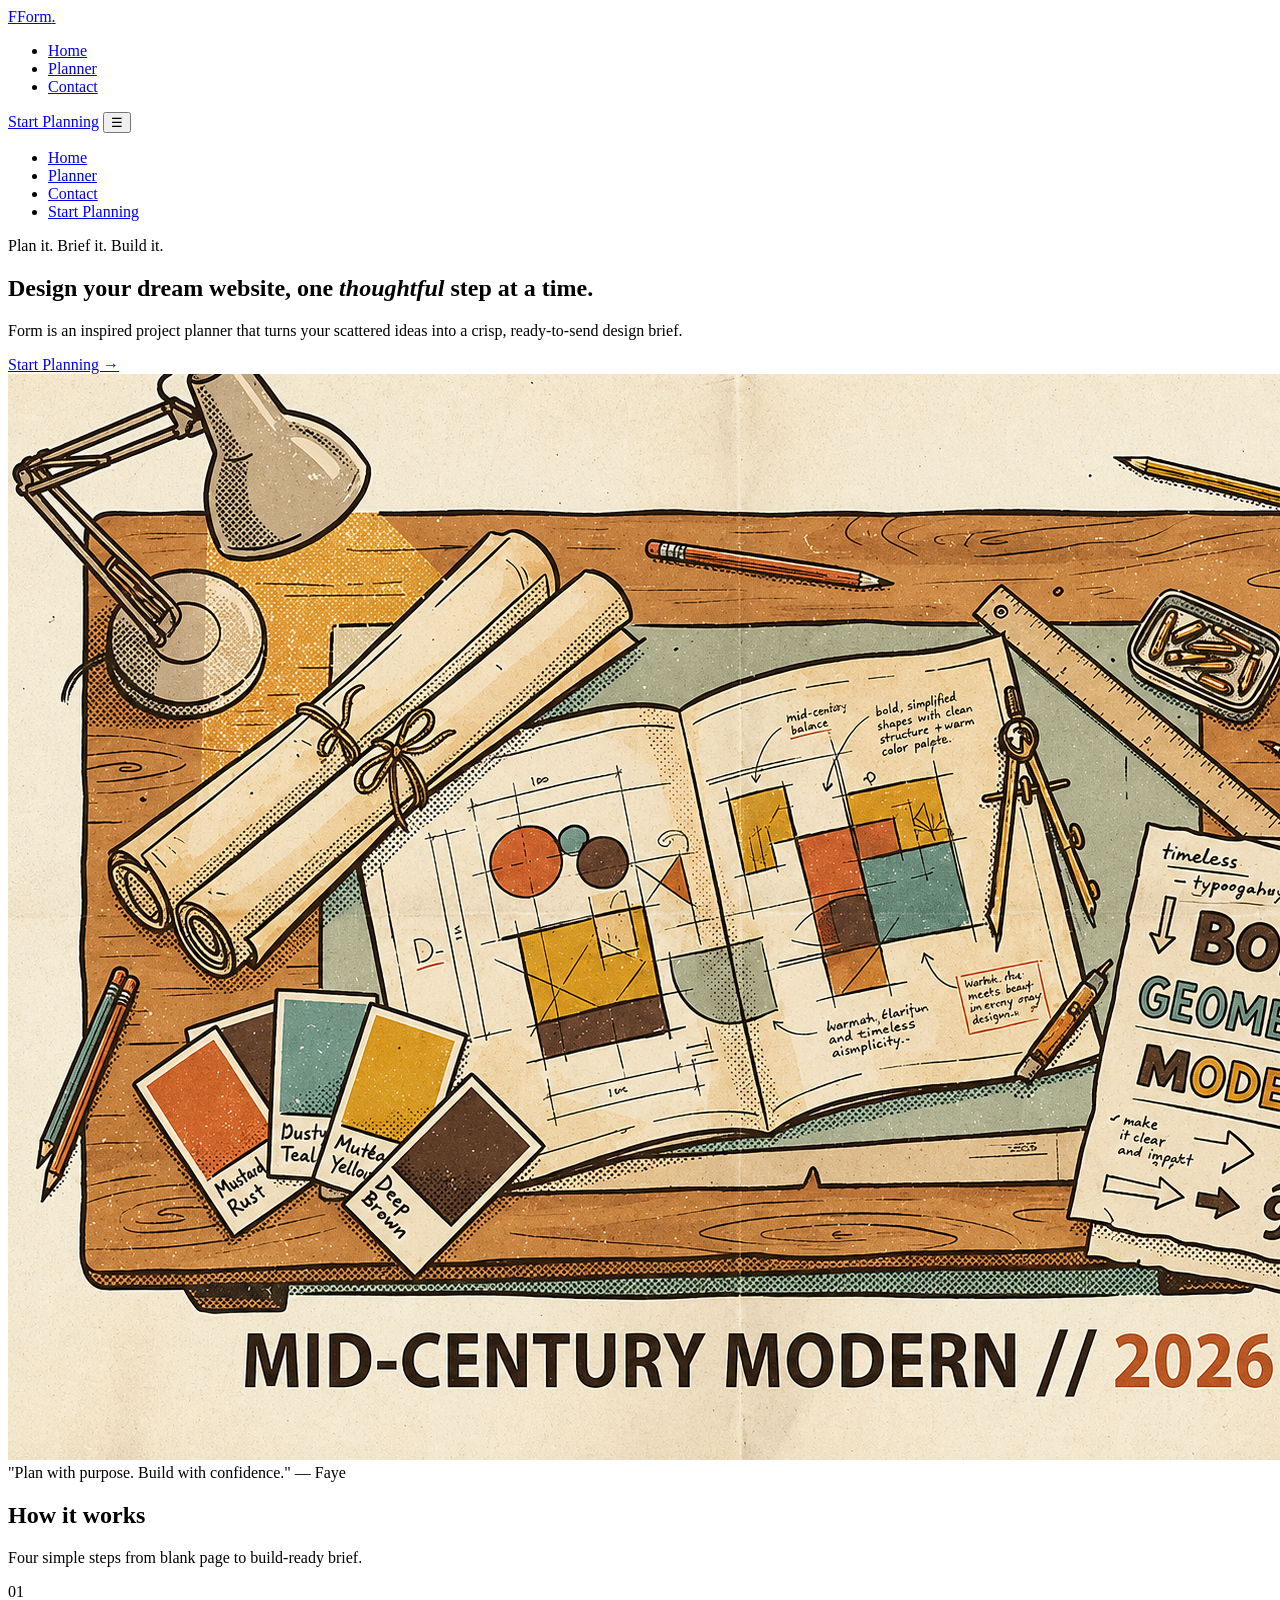
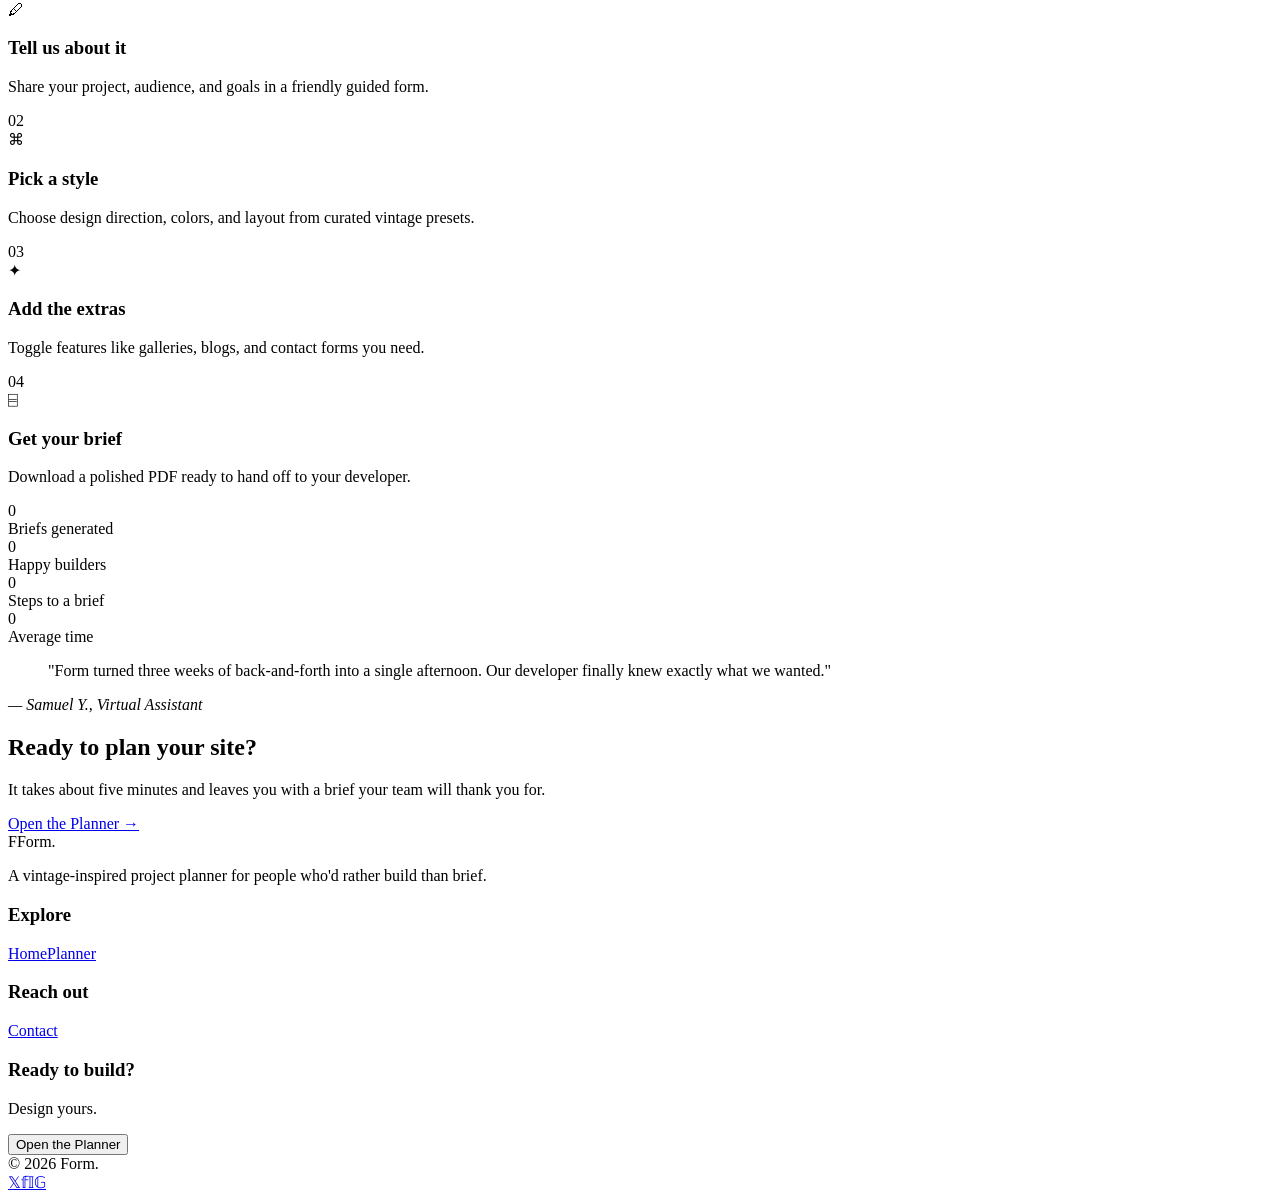
==== index.html @ a7193872 "Add files via upload" ====
<!doctype html>
<html lang="en">
<head>
<meta charset="UTF-8">
<meta name="viewport" content="width=device-width, initial-scale=1.0">
<title>Website Project Planner - Faye Abacajan</title>
<meta name="description" content="A vintage-inspired website project planner. Customize your dream site, then download a ready-to-send PDF brief.">
<link rel="preconnect" href="https://fonts.googleapis.com">
<link rel="preconnect" href="https://fonts.gstatic.com" crossorigin>
<link href="https://fonts.googleapis.com/css2?family=Fraunces:opsz,wght@9..144,400;9..144,600;9..144,700;9..144,900&family=Inter:wght@400;500;600;700&display=swap" rel="stylesheet">
<link rel="stylesheet" href="assets/styles.css">
</head>
<body>
<header class="navbar">
  <div class="nav-inner">
    <a class="brand" href="index.html"><span class="mark">F</span>Form<span class="dot">.</span></a>
    <ul class="nav-links">
      <li><a class="active" href="index.html">Home</a></li>
      <li><a href="planner.html">Planner</a></li>
      <li><a href="contact.html">Contact</a></li>
    </ul>
    <a class="nav-cta nav-desktop-cta" href="planner.html">Start Planning</a>
    <button class="burger" aria-label="Menu">☰</button>
  </div>
  <div class="drawer"><ul>
    <li><a class="active" href="index.html">Home</a></li>
    
    <li><a href="planner.html">Planner</a></li>
    <li><a href="contact.html">Contact</a></li>
    <li><a class="nav-cta" href="planner.html">Start Planning</a></li>
  </ul></div>
</header>

<section class="hero">
  <div class="container hero-grid">
    <div>
      <div class="eyebrow">Plan it. Brief it. Build it.</div>
      <h1>Design your dream website, one <em>thoughtful</em> step at a time.</h1>
      <p class="lead">Form is an inspired project planner that turns your scattered ideas into a crisp, ready-to-send design brief.</p>
      <div class="hero-actions">
        <a class="btn btn-primary" href="planner.html">Start Planning →</a>
      </div>
    </div>
    <div class="hero-card">
      <img src="image1.png" alt="Vintage desk">
      <div class="caption">"Plan with purpose. Build with confidence." — Faye</div>
    </div>
  </div>
</section>

<section>
  <div class="container">
    <div class="section-head">
      <h2>How it works</h2>
      <p>Four simple steps from blank page to build-ready brief.</p>
    </div>
    <div class="grid grid-4">
      <div class="card"><div class="num">01</div><div class="icon">🖊</div><h3>Tell us about it</h3><p>Share your project, audience, and goals in a friendly guided form.</p></div>
      <div class="card"><div class="num">02</div><div class="icon">⌘</div><h3>Pick a style</h3><p>Choose design direction, colors, and layout from curated vintage presets.</p></div>
      <div class="card"><div class="num">03</div><div class="icon">✦</div><h3>Add the extras</h3><p>Toggle features like galleries, blogs, and contact forms you need.</p></div>
      <div class="card"><div class="num">04</div><div class="icon">⌸</div><h3>Get your brief</h3><p>Download a polished PDF ready to hand off to your developer.</p></div>
    </div>
  </div>
</section>

<section class="stats">
  <div class="container">
    <div class="grid grid-4">
      <div class="stat"><div class="num" data-count="1240" data-suffix="+">0</div><div class="label">Briefs generated</div></div>
      <div class="stat"><div class="num" data-count="98" data-suffix="%">0</div><div class="label">Happy builders</div></div>
      <div class="stat"><div class="num" data-count="6">0</div><div class="label">Steps to a brief</div></div>
      <div class="stat"><div class="num" data-count="42" data-suffix="s">0</div><div class="label">Average time</div></div>
    </div>
  </div>
</section>

<section class="band">
  <div class="container">
    <blockquote>"Form turned three weeks of back-and-forth into a single afternoon. Our developer finally knew exactly what we wanted."</blockquote>
    <cite>— Samuel Y., Virtual Assistant</cite>
  </div>
</section>

<section class="cta-block">
  <div class="container">
    <h2>Ready to plan your site?</h2>
    <p>It takes about five minutes and leaves you with a brief your team will thank you for.</p>
    <a class="btn btn-ink" href="planner.html">Open the Planner →</a>
  </div>
</section>

<footer class="footer">
  <div class="container">
    <div class="footer-grid">
      <div>
        <div class="brand"><span class="mark">F</span>Form<span class="dot">.</span></div>
        <p>A vintage-inspired project planner for people who'd rather build than brief.</p>
      </div>
      <div><h3>Explore</h3><a href="index.html">Home</a><a href="planner.html">Planner</a></div>
      <div><h3>Reach out</h3><a href="contact.html">Contact</a></div>
      <div class="news">
    <h3>Ready to build?</h3>
    <p>Design yours.</p>

    <button onclick="window.location.href='planner.html'">
        Open the Planner
    </button>

    <div class="ok"></div>
</div></div>
    </div>
    <div class="footer-bottom"><span>© <span id="year"></span> Form.</span>
      <div class="socials"><a href="https://x.com/jungkook_faye">𝕏</a><a href="https://www.facebook.com/faye.t.abacajan">𝕗</a><a href="https://www.instagram.com/fayeabacajan/">𝕀𝔾</a></div>
    </div>
  </div>
</footer>
<script>document.getElementById('year').textContent = new Date().getFullYear();</script>
<script src="assets/script.js"></script>
</body>
</html>
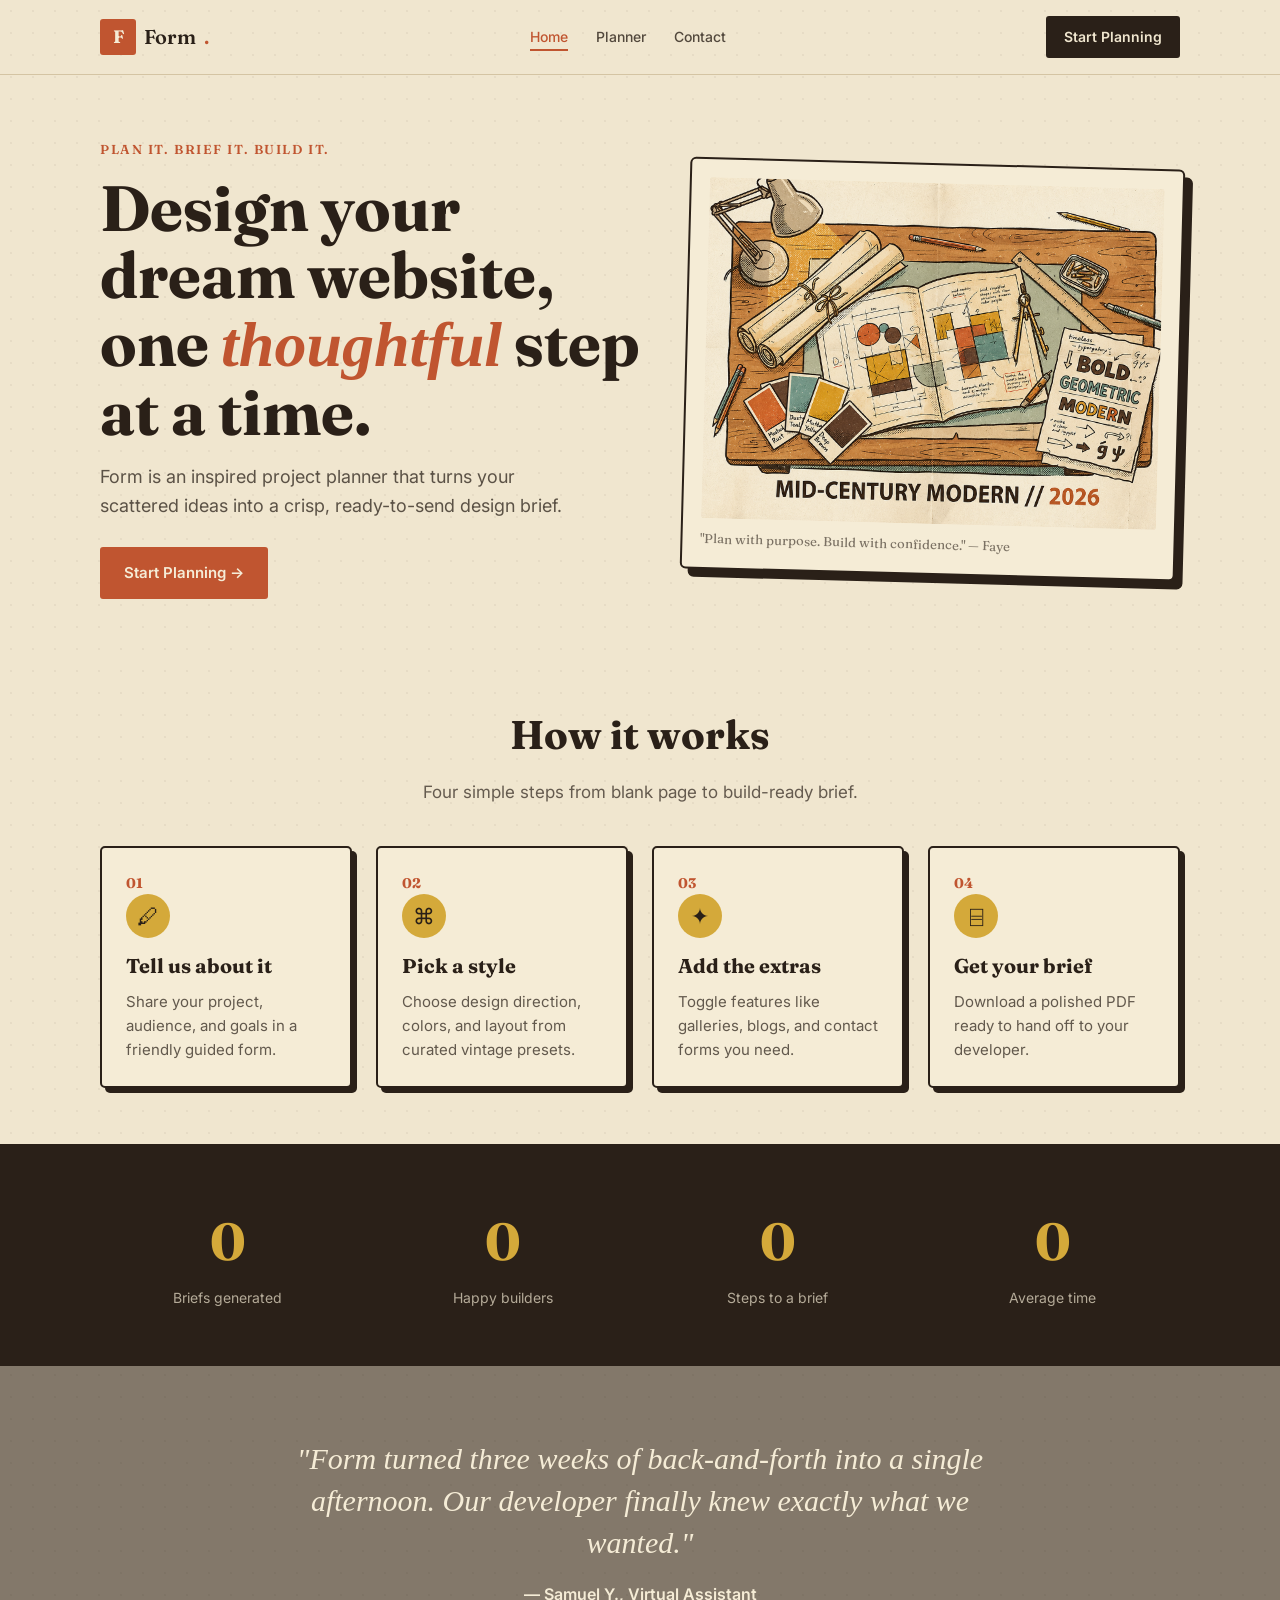
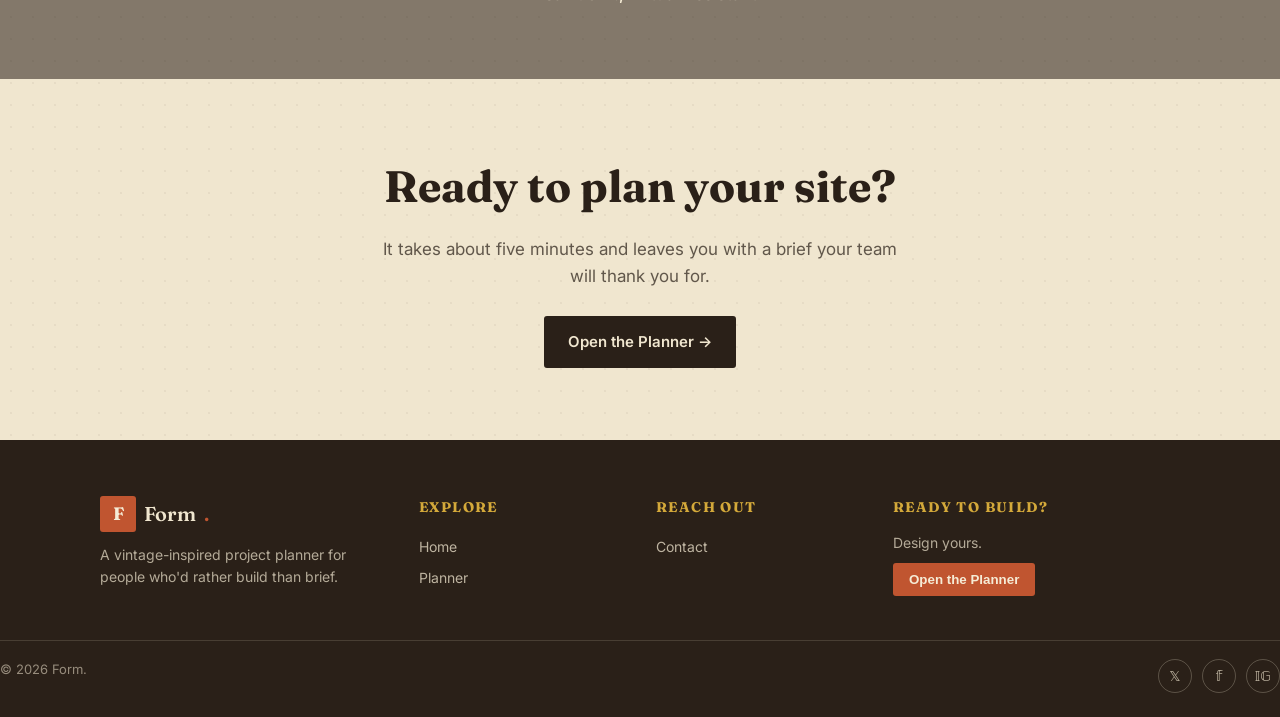
==== commit 99664c8f: "Update index.html" ====
--- a/index.html
+++ b/index.html
@@ -8,7 +8,7 @@
 <link rel="preconnect" href="https://fonts.googleapis.com">
 <link rel="preconnect" href="https://fonts.gstatic.com" crossorigin>
 <link href="https://fonts.googleapis.com/css2?family=Fraunces:opsz,wght@9..144,400;9..144,600;9..144,700;9..144,900&family=Inter:wght@400;500;600;700&display=swap" rel="stylesheet">
-<link rel="stylesheet" href="assets/styles.css">
+<link rel="stylesheet" href="styles.css">
 </head>
 <body>
 <header class="navbar">
--- a/styles.css
+++ b/styles.css
@@ -0,0 +1,265 @@
+/* Form — retro/vintage stylesheet (pure CSS, no framework) */
+:root {
+  --bg: #f0e6cf;
+  --ink: #2a2018;
+  --card: #f5ecd6;
+  --rust: #c05530;
+  --teal: #4d8a83;
+  --mustard: #d4a93a;
+  --muted: #ddd0b8;
+  --border: #d4c4a3;
+  --destructive: #a83232;
+  --radius: 4px;
+  --font-display: "Fraunces", Georgia, serif;
+  --font-body: "Inter", system-ui, sans-serif;
+}
+
+* { box-sizing: border-box; margin: 0; padding: 0; }
+
+html { scroll-behavior: smooth; }
+
+body {
+  font-family: var(--font-body);
+  color: var(--ink);
+  background-color: var(--bg);
+  background-image: radial-gradient(rgba(74,60,40,0.06) 1px, transparent 1px);
+  background-size: 22px 22px;
+  line-height: 1.6;
+}
+
+a { color: inherit; text-decoration: none; }
+img { max-width: 100%; display: block; }
+
+.container { max-width: 1120px; margin: 0 auto; padding: 0 20px; }
+
+/* Navbar */
+.navbar {
+  position: sticky; top: 0; z-index: 50;
+  transition: background .3s, box-shadow .3s;
+}
+.navbar.scrolled { background: rgba(240,230,207,.96); box-shadow: 0 2px 0 0 var(--border); }
+.nav-inner { display: flex; align-items: center; justify-content: space-between; padding: 16px 20px; max-width: 1120px; margin: 0 auto; }
+.brand { display: flex; align-items: center; gap: 8px; font-family: var(--font-display); font-size: 20px; font-weight: 600; }
+.brand .mark {
+  width: 36px; height: 36px; display: grid; place-items: center;
+  background: var(--rust); color: #f5ecd6; border-radius: 3px; font-weight: 700; font-size: 18px;
+  transition: transform .2s;
+}
+.brand:hover .mark { transform: rotate(-6deg); }
+.brand .dot { color: var(--rust); }
+.nav-links { display: flex; align-items: center; gap: 4px; list-style: none; }
+.nav-links a { padding: 8px 12px; font-size: 14px; font-weight: 500; color: rgba(42,32,24,.8); border-radius: 3px; position: relative; }
+.nav-links a:hover, .nav-links a.active { color: var(--rust); }
+.nav-links a.active::after { content:""; position:absolute; left:12px; right:12px; bottom:2px; height:2px; background:var(--rust); }
+.nav-cta {
+  border: 2px solid var(--ink); background: var(--ink); color: var(--bg);
+  padding: 8px 16px; font-size: 14px; font-weight: 600; border-radius: 3px;
+  transition: transform .2s, background .2s;
+}
+.nav-cta:hover { transform: translateY(-2px); background: var(--rust); border-color: var(--rust); }
+.burger { display: none; background: none; border: none; cursor: pointer; padding: 8px; }
+.drawer { max-height: 0; overflow: hidden; transition: max-height .3s; border-top: 1px solid var(--border); background: var(--bg); }
+.drawer.open { max-height: 420px; }
+.drawer ul { list-style: none; padding: 12px 20px; }
+.drawer a { display: block; padding: 10px 12px; font-weight: 500; }
+.drawer a.active { background: rgba(192,85,48,.1); color: var(--rust); border-radius: 3px; }
+.drawer .nav-cta { display: block; text-align: center; margin-top: 8px; }
+
+@media (max-width: 768px) {
+  .nav-links, .nav-desktop-cta { display: none; }
+  .burger { display: block; }
+}
+
+/* Buttons */
+.btn { display: inline-flex; align-items: center; gap: 8px; padding: 12px 22px; font-weight: 600; border-radius: 3px; cursor: pointer; border: 2px solid transparent; font-family: var(--font-body); font-size: 15px; transition: transform .2s, background .2s; }
+.btn:hover { transform: translateY(-2px); }
+.btn-primary { background: var(--rust); color: #f5ecd6; border-color: var(--rust); }
+.btn-ink { background: var(--ink); color: var(--bg); border-color: var(--ink); }
+.btn-ink:hover { background: var(--rust); border-color: var(--rust); }
+.btn-ghost { background: transparent; color: var(--ink); border-color: var(--ink); }
+.btn-ghost:hover { background: var(--ink); color: var(--bg); }
+
+/* Hero */
+.hero { padding: 64px 0 48px; }
+.hero-grid { display: grid; grid-template-columns: 1.1fr 1fr; gap: 40px; align-items: center; }
+.eyebrow { font-family: var(--font-display); font-size: 13px; letter-spacing: .12em; text-transform: uppercase; color: var(--rust); font-weight: 600; }
+.hero h1 { font-family: var(--font-display); font-size: clamp(40px, 6vw, 64px); line-height: 1.05; font-weight: 700; margin: 14px 0 18px; }
+.hero h1 em { font-style: italic; color: var(--rust); }
+.hero p.lead { font-size: 18px; color: rgba(42,32,24,.75); max-width: 480px; margin-bottom: 26px; }
+.hero-actions { display: flex; gap: 12px; flex-wrap: wrap; }
+.hero-card {
+  background: var(--card); border: 2px solid var(--ink); border-radius: 6px;
+  padding: 18px; box-shadow: 8px 8px 0 var(--ink); transform: rotate(1.5deg);
+}
+.hero-card img { border-radius: 3px; width: 100%; }
+.hero-card .caption { font-family: var(--font-display); font-size: 13px; margin-top: 10px; color: rgba(42,32,24,.6); }
+
+@media (max-width: 768px) { .hero-grid { grid-template-columns: 1fr; } }
+
+/* Sections */
+section { padding: 56px 0; }
+.section-head { text-align: center; max-width: 640px; margin: 0 auto 40px; }
+.section-head h2 { font-family: var(--font-display); font-size: clamp(28px, 4vw, 40px); font-weight: 700; margin-bottom: 12px; }
+.section-head p { color: rgba(42,32,24,.7); font-size: 17px; }
+
+/* Process / features grid */
+.grid { display: grid; gap: 24px; }
+.grid-4 { grid-template-columns: repeat(4, 1fr); }
+.grid-3 { grid-template-columns: repeat(3, 1fr); }
+.grid-2 { grid-template-columns: repeat(2, 1fr); }
+@media (max-width: 900px) { .grid-4 { grid-template-columns: repeat(2,1fr);} }
+@media (max-width: 600px) { .grid-4, .grid-3, .grid-2 { grid-template-columns: 1fr; } }
+
+.card {
+  background: var(--card); border: 2px solid var(--ink); border-radius: 5px;
+  padding: 24px; box-shadow: 5px 5px 0 var(--ink); transition: transform .2s;
+}
+.card:hover { transform: translate(-2px,-2px); box-shadow: 7px 7px 0 var(--ink); }
+.card .num { font-family: var(--font-display); font-size: 14px; font-weight: 700; color: var(--rust); }
+.card h3 { font-family: var(--font-display); font-size: 20px; margin: 8px 0 8px; }
+.card p { color: rgba(42,32,24,.72); font-size: 15px; }
+.card .icon { width: 44px; height: 44px; display: grid; place-items: center; background: var(--mustard); border-radius: 50%; font-size: 22px; margin-bottom: 12px; }
+
+/* Stats */
+.stats { background: var(--ink); color: var(--bg); padding: 56px 0; }
+.stats .grid-4 { gap: 20px; }
+.stat { text-align: center; }
+.stat .num { font-family: var(--font-display); font-size: clamp(36px,5vw,52px); font-weight: 700; color: var(--mustard); }
+.stat .label { font-size: 14px; color: rgba(240,230,207,.7); margin-top: 4px; }
+
+/* Testimonial band */
+.band {
+    padding: 72px 0;
+    background: url("assets/images/vintage-paper.jpg") center center / cover no-repeat;
+    color: #f5ecd6;
+    text-align: center;
+    position: relative;
+}
+
+/* Optional overlay for readability */
+.band::before {
+    content: "";
+    position: absolute;
+    inset: 0;
+    background: rgba(43, 31, 24, 0.55); /* Adjust opacity as needed */
+}
+
+.band .container {
+    position: relative;
+    z-index: 1;
+}
+
+.band blockquote {
+    font-family: var(--font-display);
+    font-size: clamp(22px, 3vw, 30px);
+    font-style: italic;
+    max-width: 760px;
+    margin: 0 auto 18px;
+    line-height: 1.4;
+}
+
+.band cite {
+    font-style: normal;
+    font-weight: 600;
+}
+
+/* CTA block */
+.cta-block { text-align: center; padding: 72px 0; }
+.cta-block h2 { font-family: var(--font-display); font-size: clamp(30px,4vw,44px); margin-bottom: 14px; }
+.cta-block p { color: rgba(42,32,24,.72); max-width: 520px; margin: 0 auto 26px; font-size: 17px; }
+
+/* Page header */
+.page-head { padding: 56px 0 32px; text-align: center; }
+.page-head h1 { font-family: var(--font-display); font-size: clamp(36px,5vw,56px); margin-bottom: 12px; }
+.page-head p { color: rgba(42,32,24,.72); font-size: 17px; max-width: 560px; margin: 0 auto; }
+
+/* Values */
+.value .icon { background: var(--rust); color: #f5ecd6; }
+.value h3 { font-family: var(--font-display); font-size: 19px; margin-bottom: 6px; }
+.value p { color: rgba(42,32,24,.72); font-size: 15px; }
+
+/* Showcase */
+.project .swatches { display: flex; gap: 6px; margin: 12px 0; }
+.project .swatches span { width: 22px; height: 22px; border-radius: 50%; border: 1px solid rgba(42,32,24,.2); }
+.project .tag { display: inline-block; font-size: 12px; background: var(--muted); padding: 3px 10px; border-radius: 999px; margin: 4px 4px 0 0; }
+.project h3 { font-family: var(--font-display); font-size: 22px; margin: 8px 0; }
+.project .cat { font-family: var(--font-display); font-size: 13px; color: var(--rust); text-transform: uppercase; letter-spacing: .08em; }
+
+/* Contact */
+.contact-grid { display: grid; grid-template-columns: 1fr 1.3fr; gap: 40px; }
+@media (max-width: 800px) { .contact-grid { grid-template-columns: 1fr; } }
+.info-card { background: var(--card); border: 2px solid var(--ink); border-radius: 5px; padding: 18px; margin-bottom: 14px; box-shadow: 4px 4px 0 var(--ink); }
+.info-card .label { font-family: var(--font-display); font-size: 12px; text-transform: uppercase; letter-spacing: .1em; color: var(--rust); }
+.info-card .val { font-weight: 600; margin-top: 4px; }
+.form-field { margin-bottom: 16px; }
+.form-field label { display: block; font-size: 14px; font-weight: 600; margin-bottom: 6px; }
+.form-field input, .form-field textarea, .form-field select {
+  width: 100%; padding: 10px 12px; border: 2px solid rgba(42,32,24,.2); border-radius: 3px;
+  background: var(--bg); font-family: var(--font-body); font-size: 15px; color: var(--ink);
+}
+.form-field input:focus, .form-field textarea:focus, .form-field select:focus { outline: none; border-color: var(--rust); }
+.form-field .err { color: var(--destructive); font-size: 12px; margin-top: 4px; }
+.success-box { background: rgba(77,138,131,.12); border: 2px solid var(--teal); color: var(--teal); padding: 16px; border-radius: 4px; font-weight: 600; }
+
+/* Planner */
+.planner-wrap { max-width: 760px; margin: 0 auto; }
+.stepper { display: flex; justify-content: space-between; margin-bottom: 32px; position: relative; }
+.stepper::before { content:""; position:absolute; top:14px; left:5%; right:5%; height:2px; background: var(--border); z-index:0; }
+.step-dot { position: relative; z-index:1; display: flex; flex-direction: column; align-items: center; gap:6px; flex:1; }
+.step-dot .circle { width: 30px; height: 30px; border-radius: 50%; background: var(--bg); border: 2px solid var(--border); display: grid; place-items: center; font-weight: 700; font-size: 13px; color: rgba(42,32,24,.5); }
+.step-dot.done .circle, .step-dot.active .circle { background: var(--rust); color: #f5ecd6; border-color: var(--rust); }
+.step-dot .name { font-size: 11px; color: rgba(42,32,24,.6); }
+.step-dot.active .name { color: var(--rust); font-weight: 600; }
+@media (max-width: 600px){ .step-dot .name { display:none; } }
+
+.step-panel { background: var(--card); border: 2px solid var(--ink); border-radius: 6px; padding: 28px; box-shadow: 6px 6px 0 var(--ink); }
+.step-panel h2 { font-family: var(--font-display); font-size: 26px; margin-bottom: 6px; }
+.step-panel .sub { color: rgba(42,32,24,.7); margin-bottom: 22px; }
+.choice-grid { display: grid; gap: 12px; }
+.choice { border: 2px solid var(--border); border-radius: 4px; padding: 14px 16px; cursor: pointer; transition: all .15s; background: var(--bg); }
+.choice:hover { border-color: var(--rust); }
+.choice.selected { border-color: var(--rust); background: rgba(192,85,48,.08); box-shadow: inset 0 0 0 1px var(--rust); }
+.choice .t { font-weight: 600; }
+.choice .d { font-size: 13px; color: rgba(42,32,24,.65); margin-top: 2px; }
+.palette-row { display: flex; gap: 10px; flex-wrap: wrap; }
+.palette { cursor: pointer; border: 2px solid var(--border); border-radius: 6px; padding: 10px; background: var(--bg); text-align: center; }
+.palette.selected { border-color: var(--rust); box-shadow: inset 0 0 0 1px var(--rust); }
+.palette .swatches { display: flex; gap: 4px; justify-content: center; margin-bottom: 6px; }
+.palette .swatches span { width: 18px; height: 18px; border-radius: 50%; }
+.palette .name { font-size: 12px; font-weight: 600; }
+.hex-row { display: flex; gap: 10px; flex-wrap: wrap; margin-top: 14px; }
+.hex-field { display: flex; align-items: center; gap: 8px; }
+.hex-field input[type=color] { width: 40px; height: 40px; border: 2px solid var(--ink); border-radius: 4px; padding: 2px; background: var(--bg); }
+.hex-field input[type=text] { width: 90px; padding: 8px; border: 2px solid rgba(42,32,24,.2); border-radius: 3px; font-family: monospace; }
+.toggle-row { display: flex; align-items: center; gap: 10px; padding: 10px 0; }
+.toggle { position: relative; width: 44px; height: 24px; }
+.toggle input { opacity: 0; width: 0; height: 0; }
+.toggle .slider { position: absolute; inset: 0; background: var(--border); border-radius: 999px; transition: .2s; }
+.toggle .slider::before { content:""; position:absolute; width:18px; height:18px; left:3px; top:3px; background:#fff; border-radius:50%; transition:.2s; }
+.toggle input:checked + .slider { background: var(--rust); }
+.toggle input:checked + .slider::before { transform: translateX(20px); }
+.step-actions { display: flex; justify-content: space-between; margin-top: 28px; }
+.review-row { display: flex; justify-content: space-between; padding: 10px 0; border-bottom: 1px dashed var(--border); }
+.review-row .k { color: rgba(42,32,24,.6); font-size: 13px; }
+.review-row .v { font-weight: 600; text-align: right; }
+.chips { display: flex; flex-wrap: wrap; gap: 6px; }
+.chips span { background: var(--muted); padding: 3px 10px; border-radius: 999px; font-size: 12px; }
+
+/* Footer */
+.footer { background: var(--ink); color: rgba(240,230,207,.85); padding: 56px 0 24px; }
+.footer-grid { display: grid; grid-template-columns: 1.4fr 1fr 1fr 1.4fr; gap: 32px; }
+@media (max-width: 800px){ .footer-grid { grid-template-columns: 1fr 1fr; } }
+.footer h3 { font-family: var(--font-display); font-size: 14px; text-transform: uppercase; letter-spacing: .1em; color: var(--mustard); margin-bottom: 14px; }
+.footer a { display: block; padding: 4px 0; color: rgba(240,230,207,.75); font-size: 14px; }
+.footer a:hover { color: var(--mustard); }
+.footer .brand { color: var(--bg); margin-bottom: 12px; }
+.footer p { font-size: 14px; color: rgba(240,230,207,.7); }
+.news input { width: 100%; padding: 9px 10px; border: 2px solid rgba(240,230,207,.25); background: transparent; color: var(--bg); border-radius: 3px; margin-top: 8px; }
+.news input::placeholder { color: rgba(240,230,207,.4); }
+.news button { margin-top: 8px; background: var(--rust); color: #f5ecd6; border: none; padding: 9px 16px; border-radius: 3px; font-weight: 600; cursor: pointer; }
+.news .ok { margin-top: 8px; color: var(--mustard); font-size: 13px; }
+.footer-bottom { border-top: 1px solid rgba(240,230,207,.15); margin-top: 36px; padding-top: 18px; display: flex; justify-content: space-between; flex-wrap: wrap; gap: 12px; font-size: 13px; color: rgba(240,230,207,.55); }
+.socials { display: flex; gap: 10px; }
+.socials a { width: 34px; height: 34px; display: grid; place-items: center; border: 1px solid rgba(240,230,207,.25); border-radius: 50%; padding: 0; }
+
+.text-shadow-paper { text-shadow: 2px 2px 0 rgba(244,236,216,.6); }
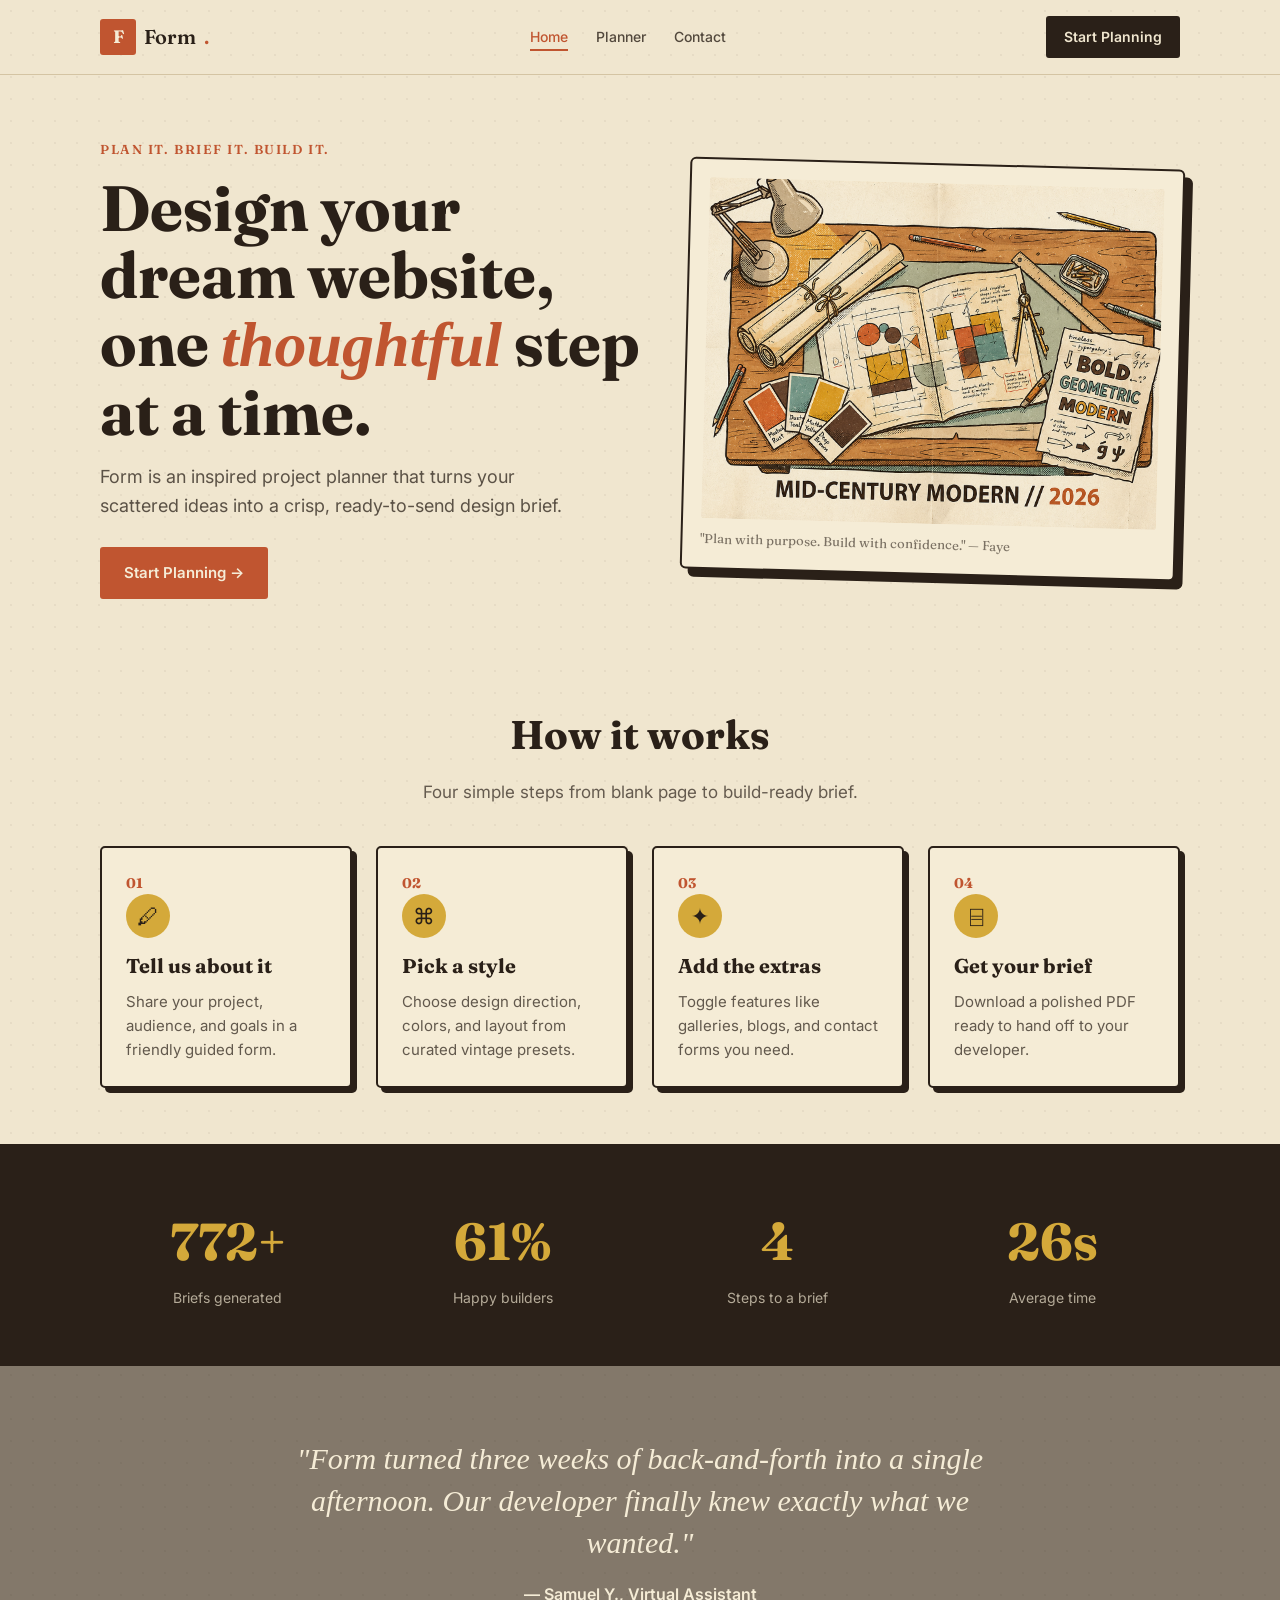
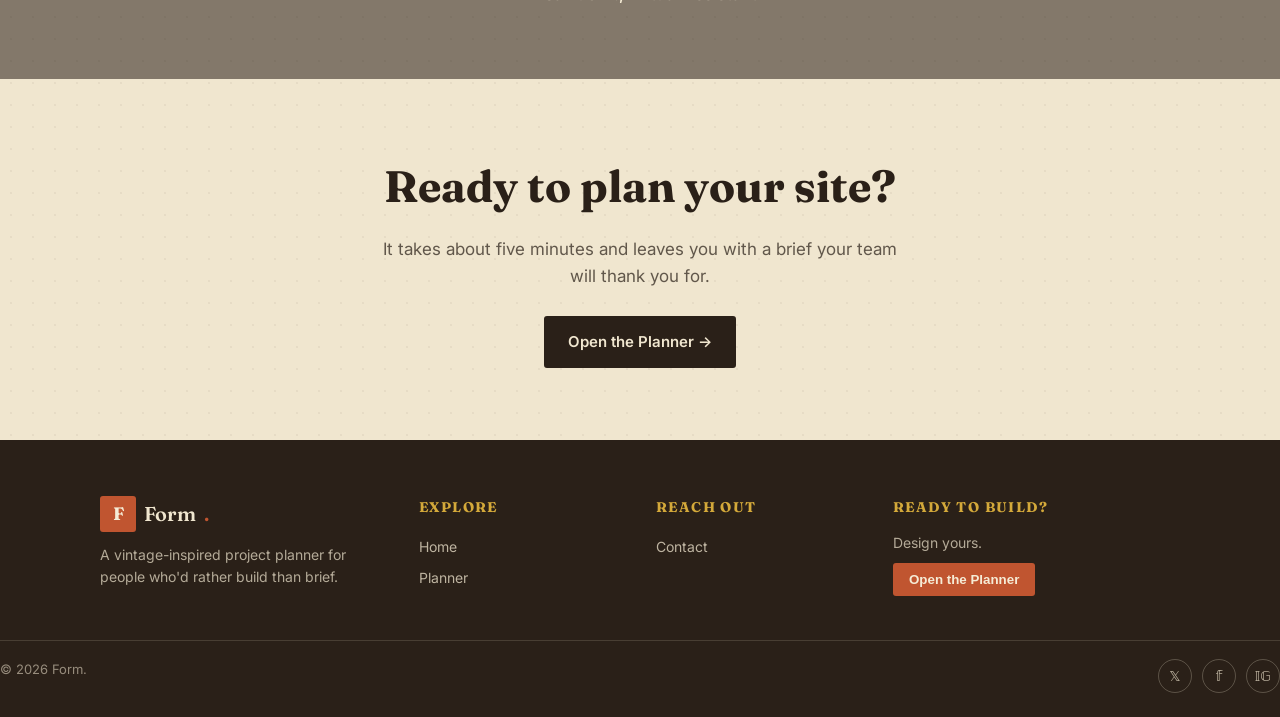
==== commit 6d5a1607: "Update index.html" ====
--- a/index.html
+++ b/index.html
@@ -115,6 +115,6 @@
   </div>
 </footer>
 <script>document.getElementById('year').textContent = new Date().getFullYear();</script>
-<script src="assets/script.js"></script>
+<script src="script.js"></script>
 </body>
 </html>
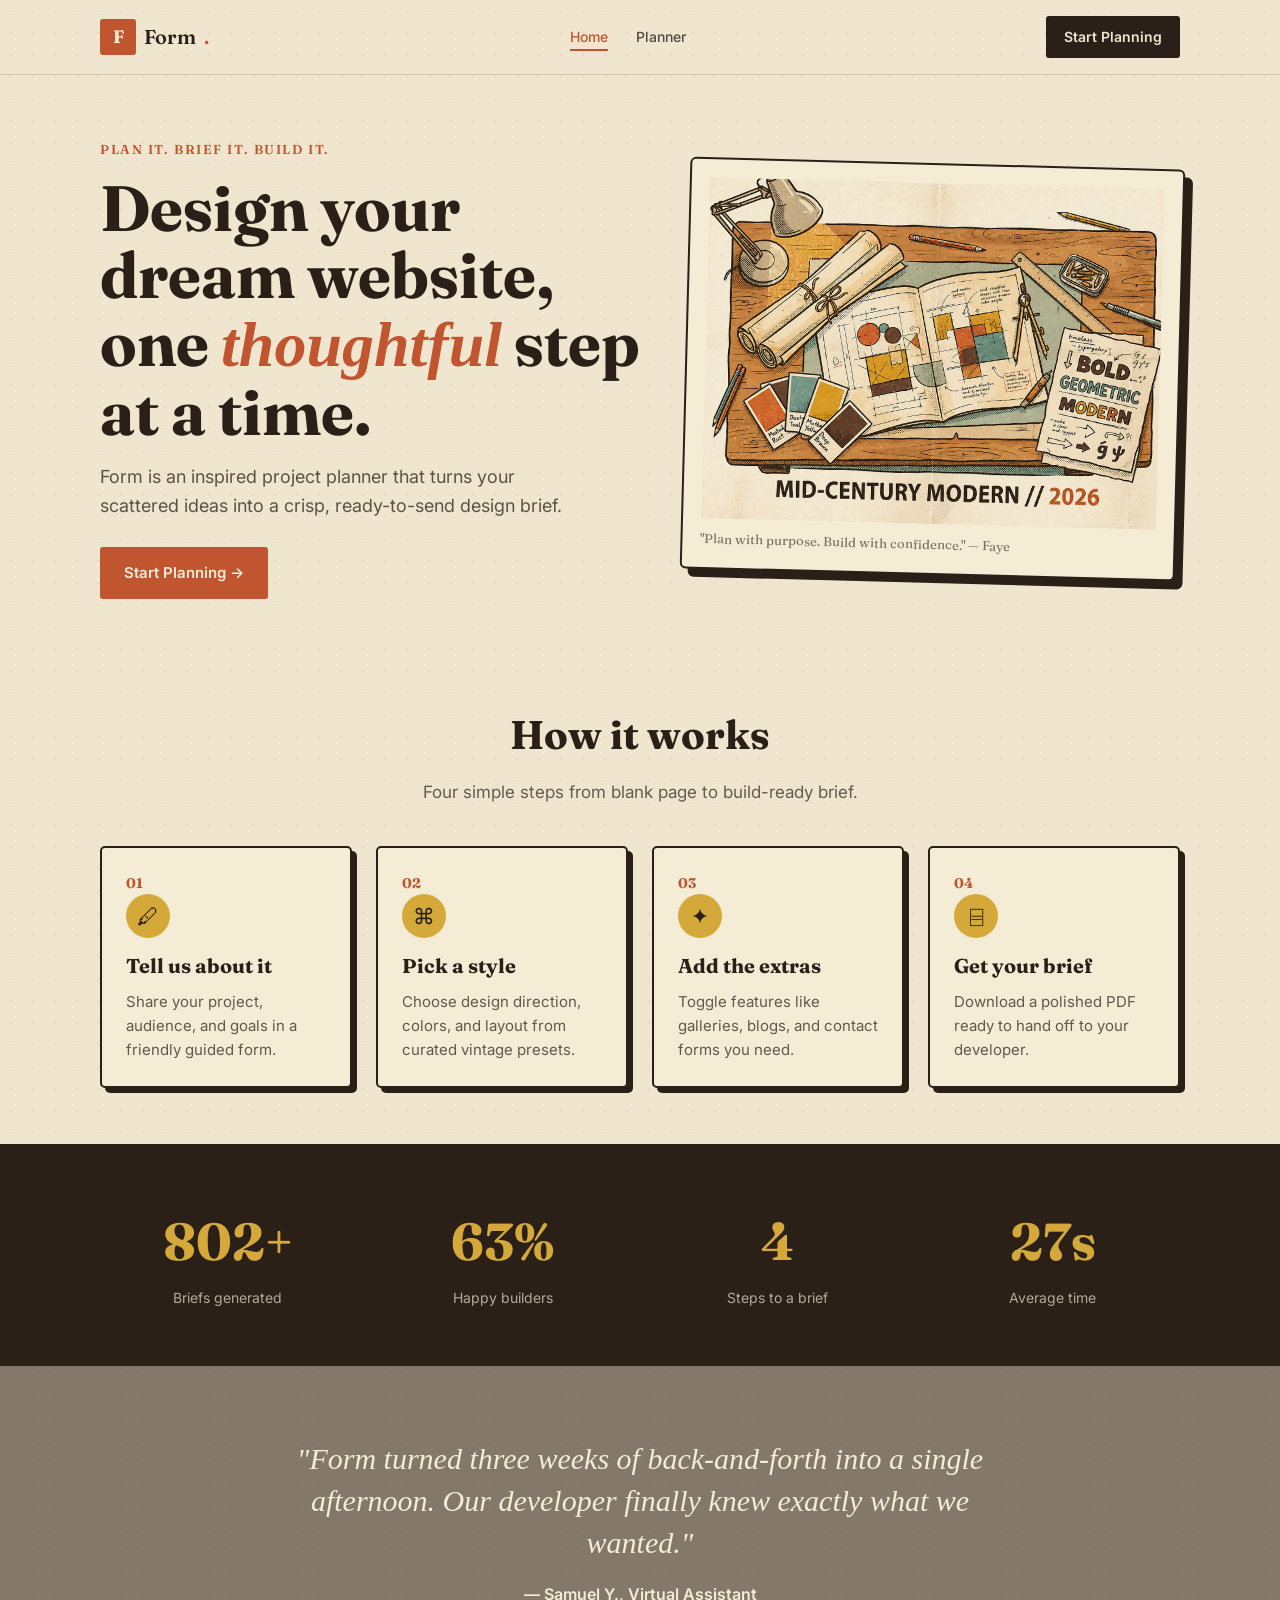
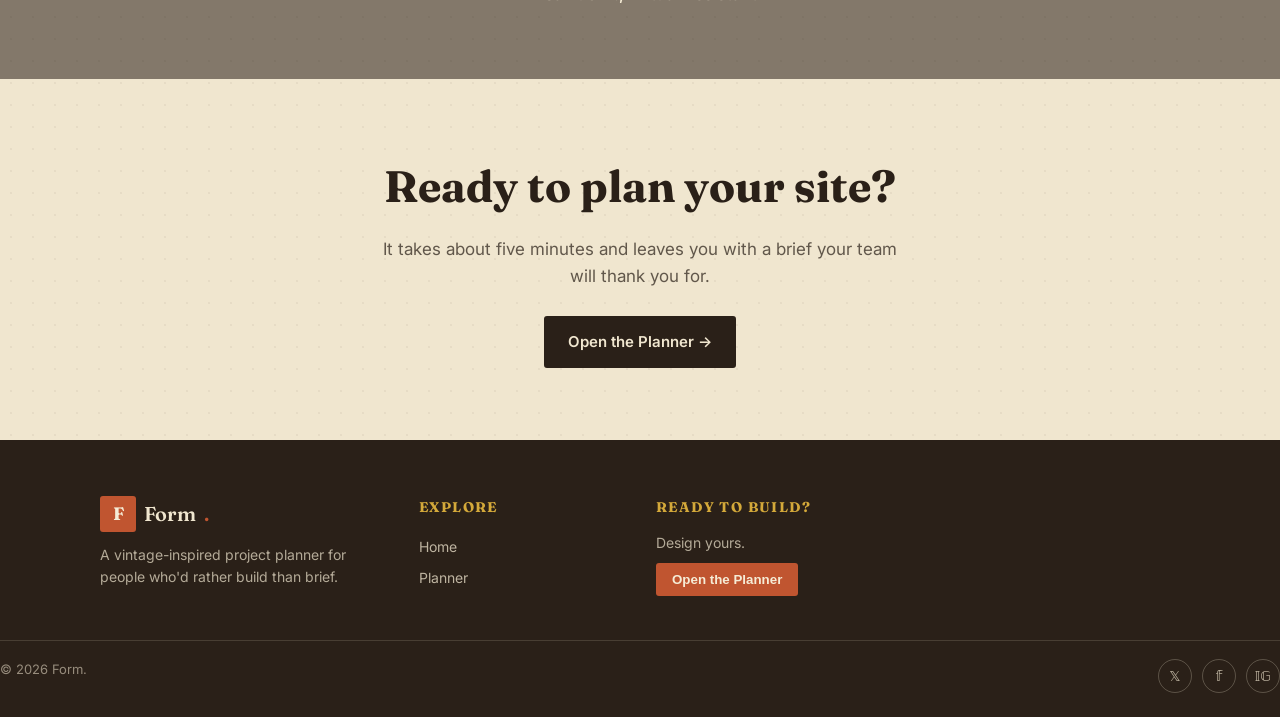
==== commit 5dd646e9: "Update index.html" ====
--- a/index.html
+++ b/index.html
@@ -17,7 +17,6 @@
     <ul class="nav-links">
       <li><a class="active" href="index.html">Home</a></li>
       <li><a href="planner.html">Planner</a></li>
-      <li><a href="contact.html">Contact</a></li>
     </ul>
     <a class="nav-cta nav-desktop-cta" href="planner.html">Start Planning</a>
     <button class="burger" aria-label="Menu">☰</button>
@@ -26,7 +25,6 @@
     <li><a class="active" href="index.html">Home</a></li>
     
     <li><a href="planner.html">Planner</a></li>
-    <li><a href="contact.html">Contact</a></li>
     <li><a class="nav-cta" href="planner.html">Start Planning</a></li>
   </ul></div>
 </header>
@@ -97,7 +95,6 @@
         <p>A vintage-inspired project planner for people who'd rather build than brief.</p>
       </div>
       <div><h3>Explore</h3><a href="index.html">Home</a><a href="planner.html">Planner</a></div>
-      <div><h3>Reach out</h3><a href="contact.html">Contact</a></div>
       <div class="news">
     <h3>Ready to build?</h3>
     <p>Design yours.</p>
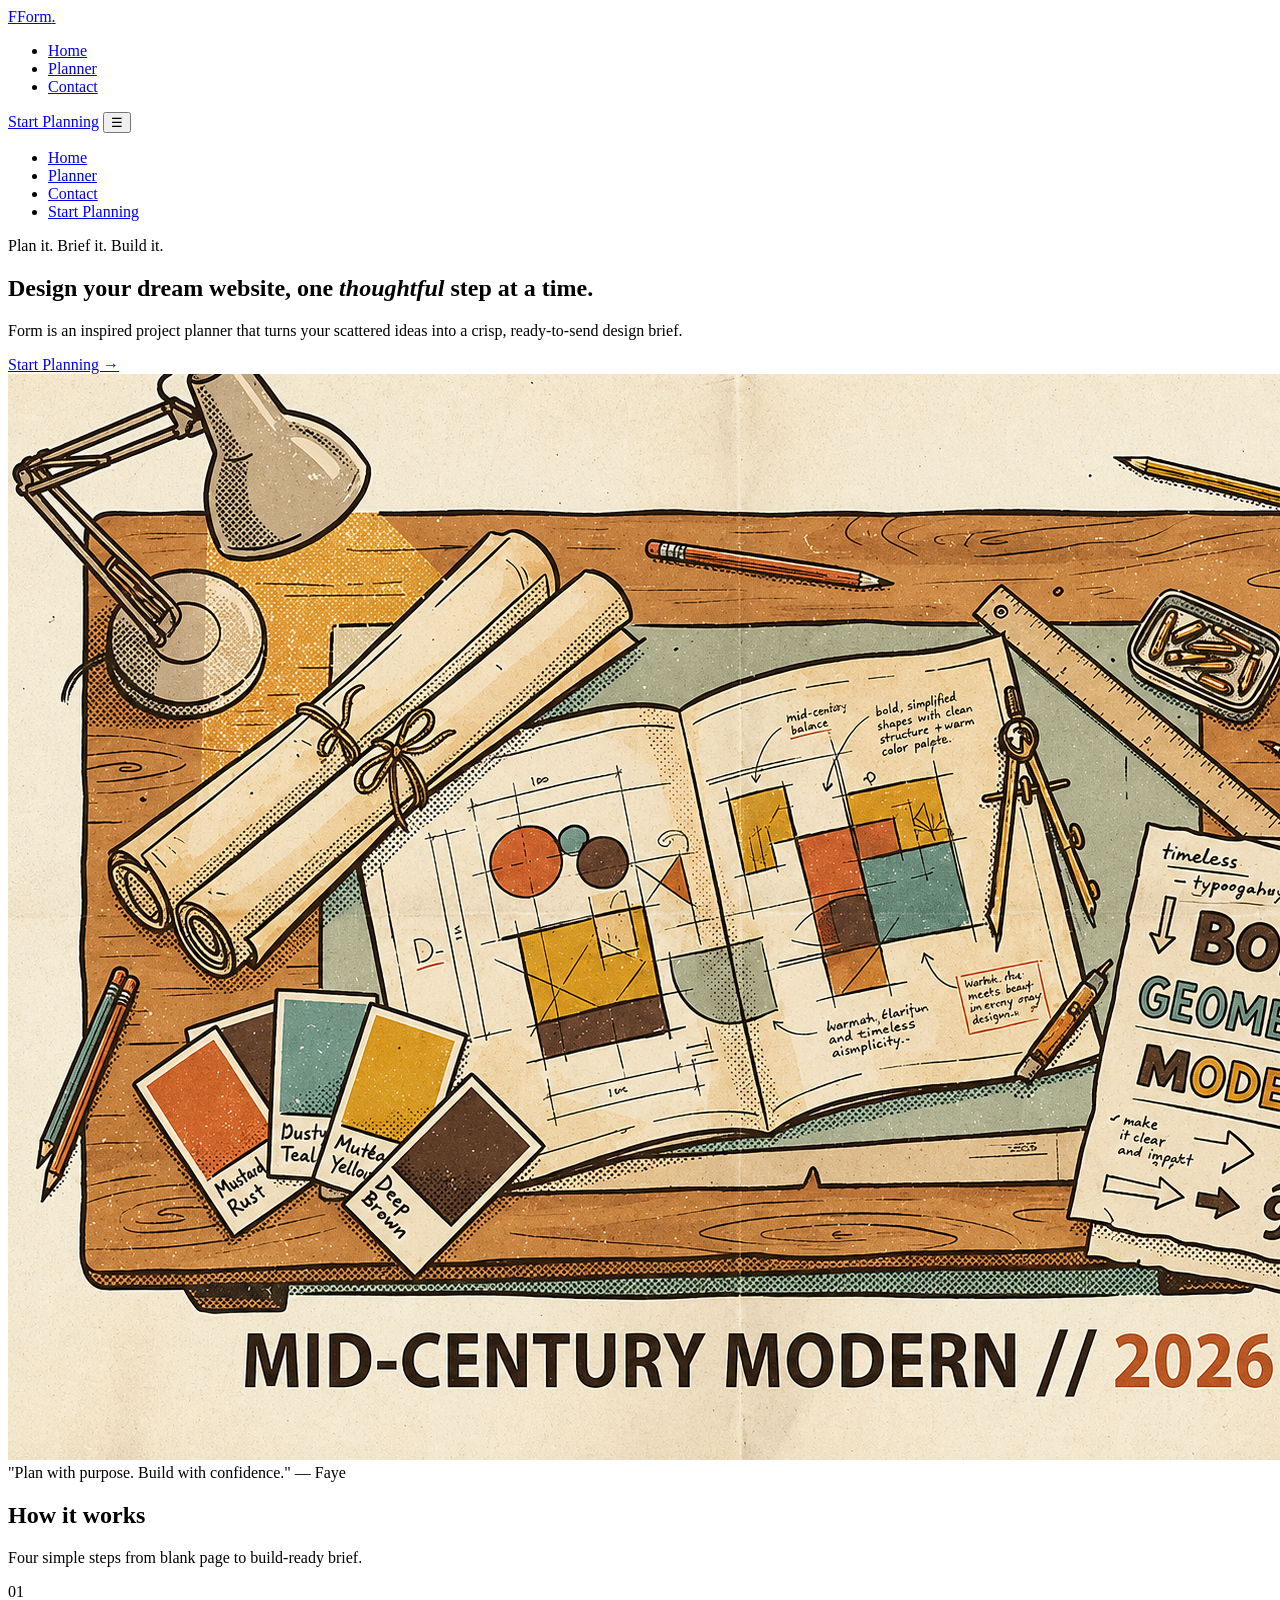
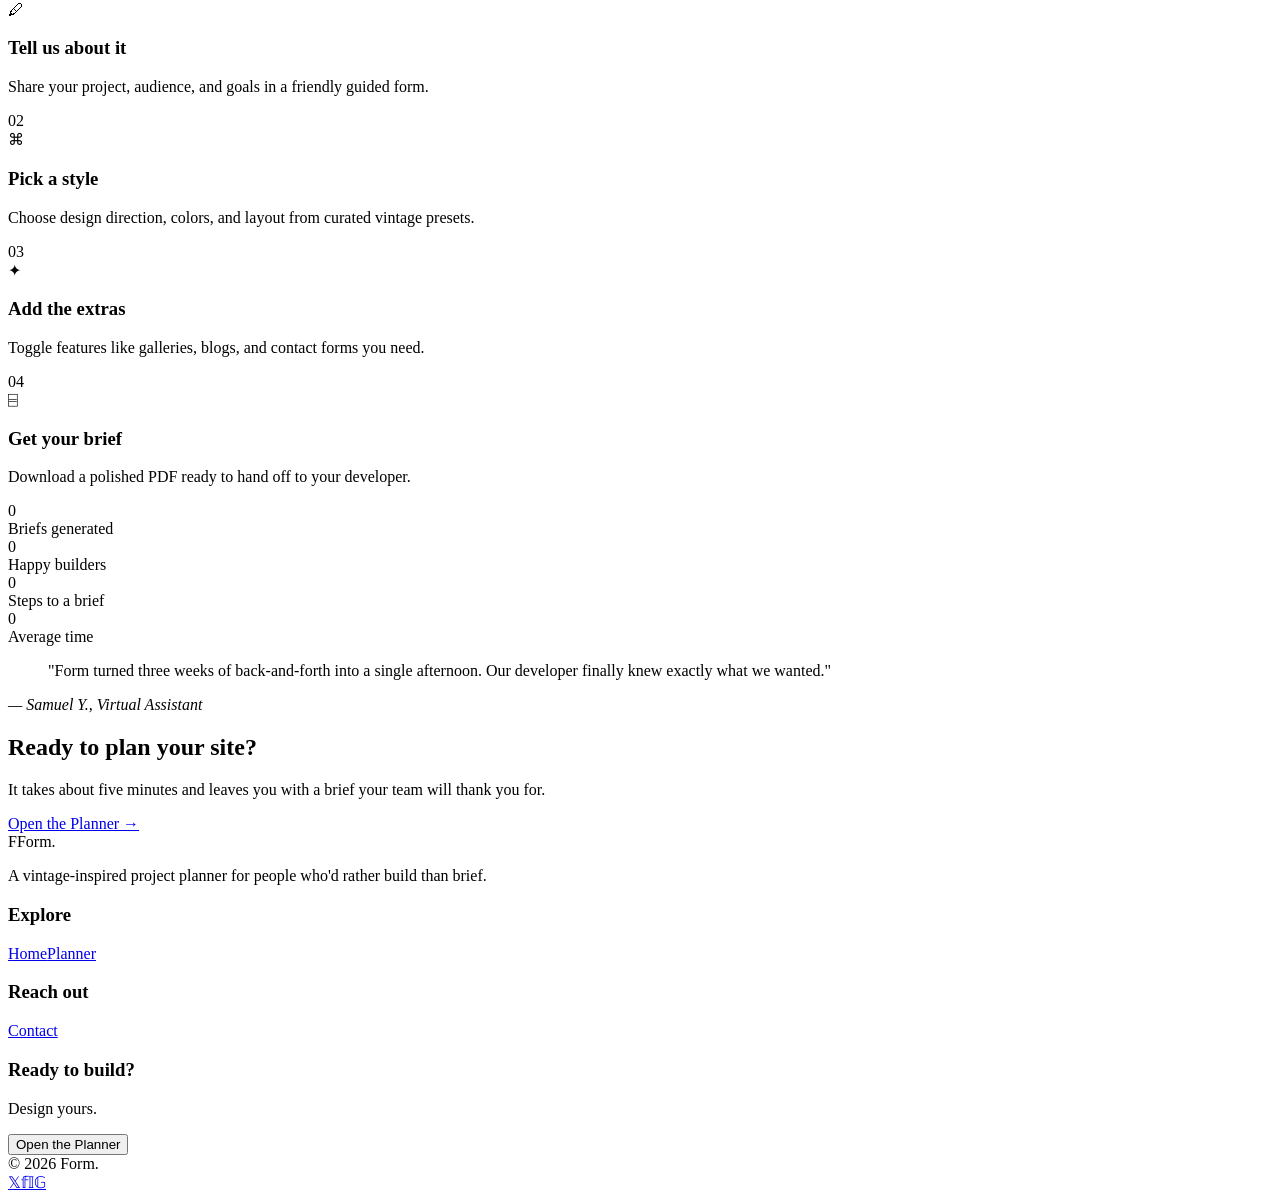
==== commit b500d4cc: "Update index.html" ====
--- a/index.html
+++ b/index.html
@@ -8,7 +8,7 @@
 <link rel="preconnect" href="https://fonts.googleapis.com">
 <link rel="preconnect" href="https://fonts.gstatic.com" crossorigin>
 <link href="https://fonts.googleapis.com/css2?family=Fraunces:opsz,wght@9..144,400;9..144,600;9..144,700;9..144,900&family=Inter:wght@400;500;600;700&display=swap" rel="stylesheet">
-<link rel="stylesheet" href="styles.css">
+<link rel="stylesheet" href="assets/styles.css">
 </head>
 <body>
 <header class="navbar">
@@ -17,6 +17,7 @@
     <ul class="nav-links">
       <li><a class="active" href="index.html">Home</a></li>
       <li><a href="planner.html">Planner</a></li>
+      <li><a href="contact.html">Contact</a></li>
     </ul>
     <a class="nav-cta nav-desktop-cta" href="planner.html">Start Planning</a>
     <button class="burger" aria-label="Menu">☰</button>
@@ -25,6 +26,7 @@
     <li><a class="active" href="index.html">Home</a></li>
     
     <li><a href="planner.html">Planner</a></li>
+    <li><a href="contact.html">Contact</a></li>
     <li><a class="nav-cta" href="planner.html">Start Planning</a></li>
   </ul></div>
 </header>
@@ -95,6 +97,7 @@
         <p>A vintage-inspired project planner for people who'd rather build than brief.</p>
       </div>
       <div><h3>Explore</h3><a href="index.html">Home</a><a href="planner.html">Planner</a></div>
+      <div><h3>Reach out</h3><a href="contact.html">Contact</a></div>
       <div class="news">
     <h3>Ready to build?</h3>
     <p>Design yours.</p>
@@ -112,6 +115,6 @@
   </div>
 </footer>
 <script>document.getElementById('year').textContent = new Date().getFullYear();</script>
-<script src="script.js"></script>
+<script src="assets/script.js"></script>
 </body>
 </html>
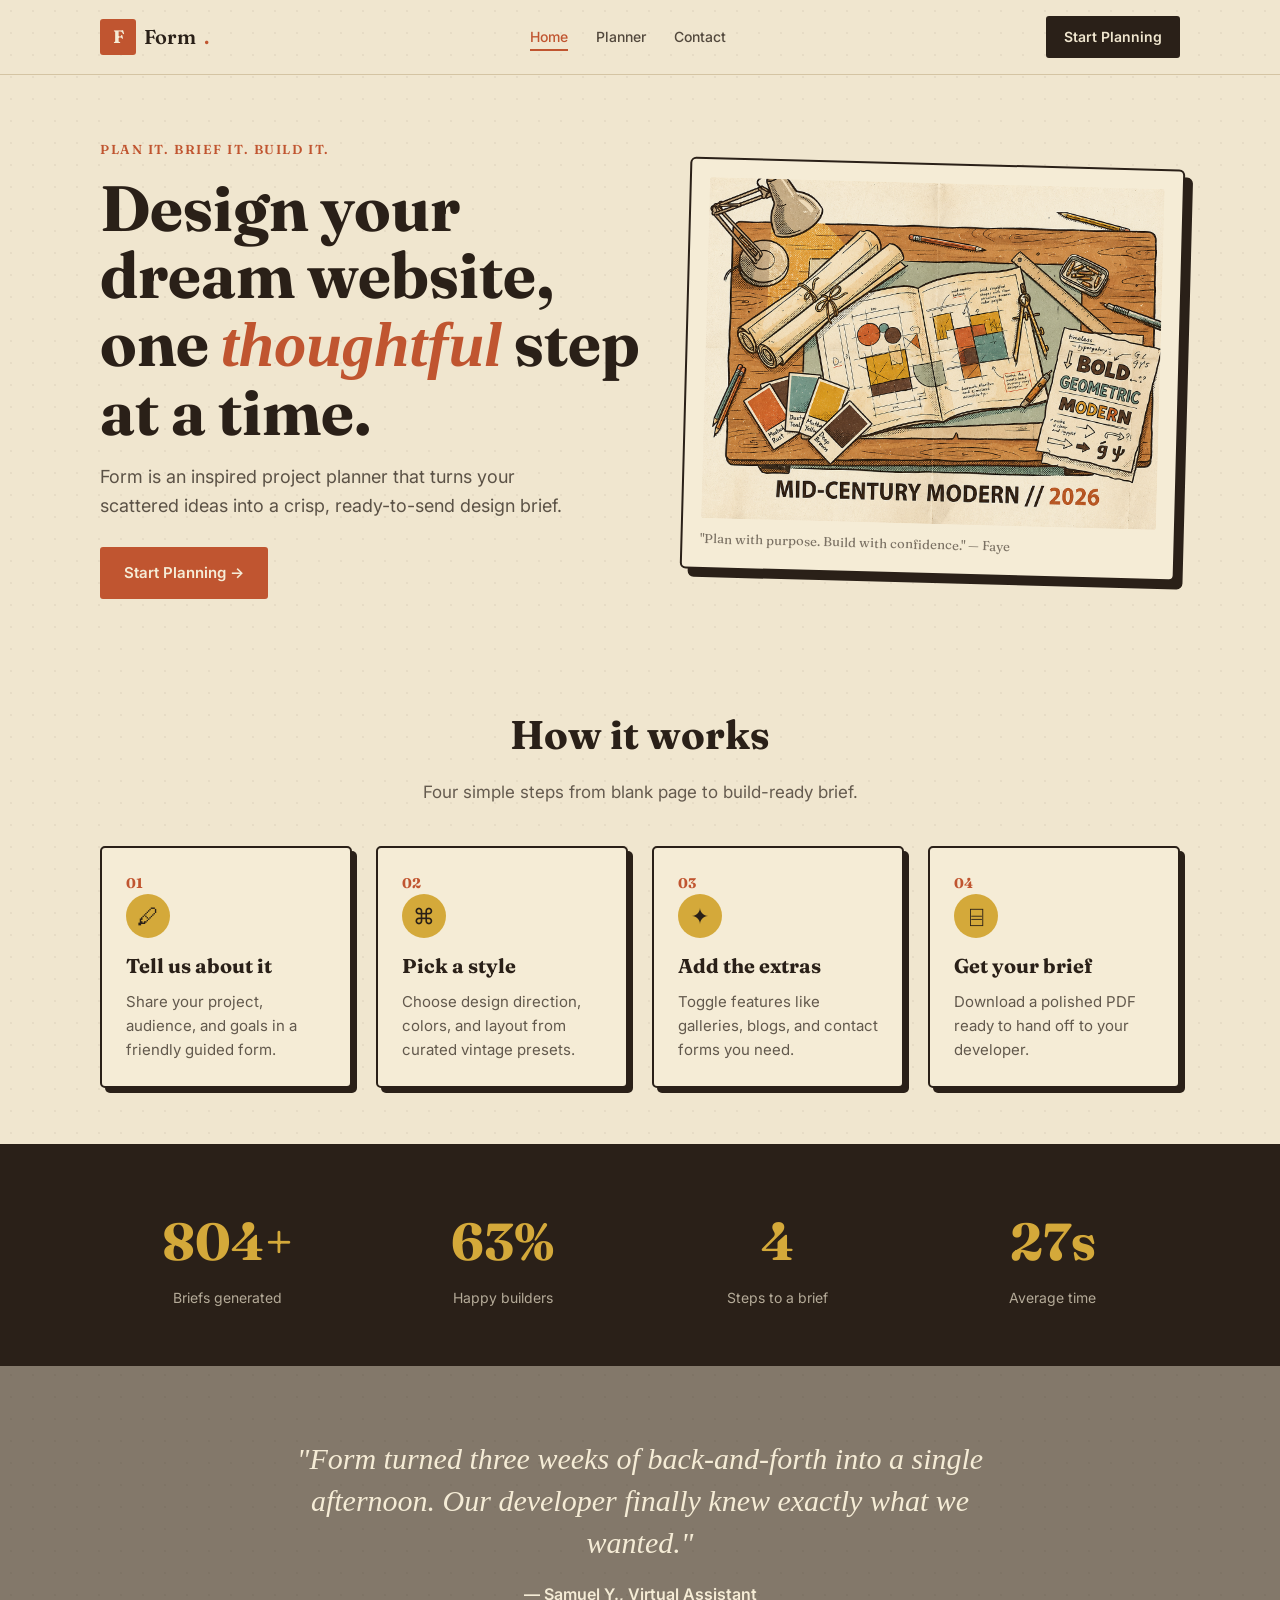
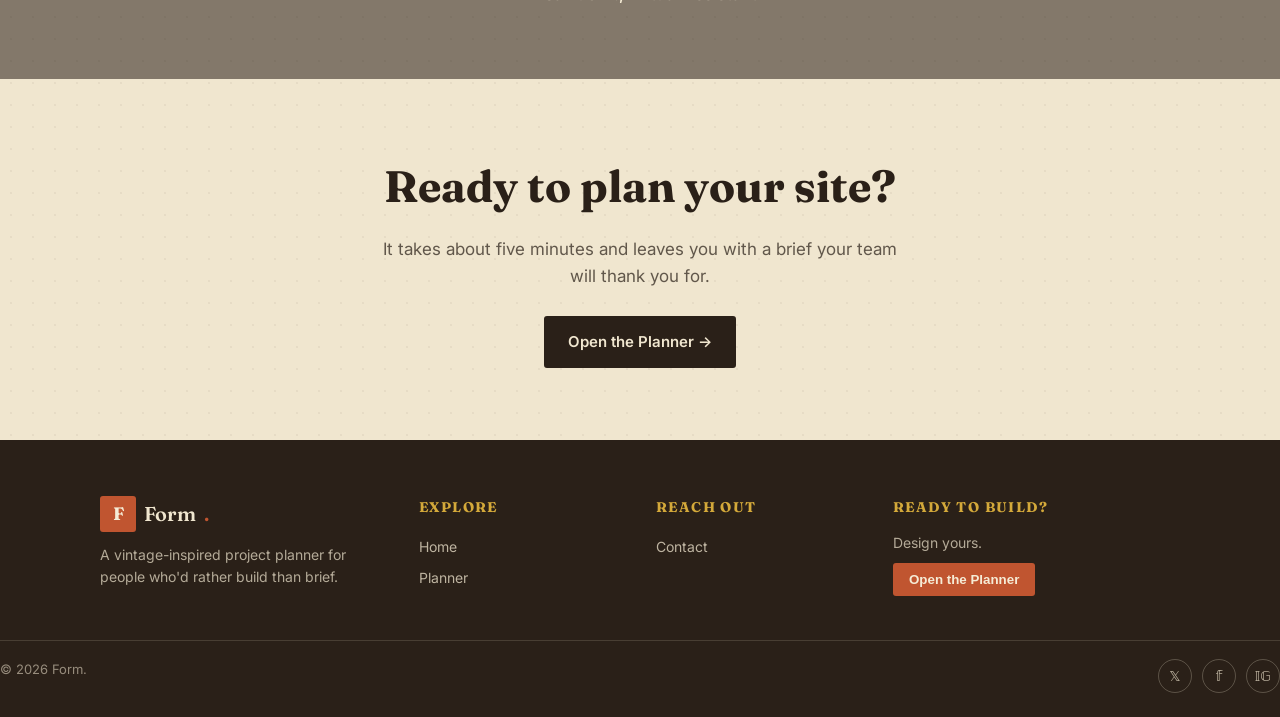
==== commit 940011f6: "Update index.html" ====
--- a/index.html
+++ b/index.html
@@ -8,7 +8,7 @@
 <link rel="preconnect" href="https://fonts.googleapis.com">
 <link rel="preconnect" href="https://fonts.gstatic.com" crossorigin>
 <link href="https://fonts.googleapis.com/css2?family=Fraunces:opsz,wght@9..144,400;9..144,600;9..144,700;9..144,900&family=Inter:wght@400;500;600;700&display=swap" rel="stylesheet">
-<link rel="stylesheet" href="assets/styles.css">
+<link rel="stylesheet" href="styles.css">
 </head>
 <body>
 <header class="navbar">
@@ -115,6 +115,6 @@
   </div>
 </footer>
 <script>document.getElementById('year').textContent = new Date().getFullYear();</script>
-<script src="assets/script.js"></script>
+<script src="script.js"></script>
 </body>
 </html>
--- a/styles.css
+++ b/styles.css
@@ -0,0 +1,265 @@
+/* Form — retro/vintage stylesheet (pure CSS, no framework) */
+:root {
+  --bg: #f0e6cf;
+  --ink: #2a2018;
+  --card: #f5ecd6;
+  --rust: #c05530;
+  --teal: #4d8a83;
+  --mustard: #d4a93a;
+  --muted: #ddd0b8;
+  --border: #d4c4a3;
+  --destructive: #a83232;
+  --radius: 4px;
+  --font-display: "Fraunces", Georgia, serif;
+  --font-body: "Inter", system-ui, sans-serif;
+}
+
+* { box-sizing: border-box; margin: 0; padding: 0; }
+
+html { scroll-behavior: smooth; }
+
+body {
+  font-family: var(--font-body);
+  color: var(--ink);
+  background-color: var(--bg);
+  background-image: radial-gradient(rgba(74,60,40,0.06) 1px, transparent 1px);
+  background-size: 22px 22px;
+  line-height: 1.6;
+}
+
+a { color: inherit; text-decoration: none; }
+img { max-width: 100%; display: block; }
+
+.container { max-width: 1120px; margin: 0 auto; padding: 0 20px; }
+
+/* Navbar */
+.navbar {
+  position: sticky; top: 0; z-index: 50;
+  transition: background .3s, box-shadow .3s;
+}
+.navbar.scrolled { background: rgba(240,230,207,.96); box-shadow: 0 2px 0 0 var(--border); }
+.nav-inner { display: flex; align-items: center; justify-content: space-between; padding: 16px 20px; max-width: 1120px; margin: 0 auto; }
+.brand { display: flex; align-items: center; gap: 8px; font-family: var(--font-display); font-size: 20px; font-weight: 600; }
+.brand .mark {
+  width: 36px; height: 36px; display: grid; place-items: center;
+  background: var(--rust); color: #f5ecd6; border-radius: 3px; font-weight: 700; font-size: 18px;
+  transition: transform .2s;
+}
+.brand:hover .mark { transform: rotate(-6deg); }
+.brand .dot { color: var(--rust); }
+.nav-links { display: flex; align-items: center; gap: 4px; list-style: none; }
+.nav-links a { padding: 8px 12px; font-size: 14px; font-weight: 500; color: rgba(42,32,24,.8); border-radius: 3px; position: relative; }
+.nav-links a:hover, .nav-links a.active { color: var(--rust); }
+.nav-links a.active::after { content:""; position:absolute; left:12px; right:12px; bottom:2px; height:2px; background:var(--rust); }
+.nav-cta {
+  border: 2px solid var(--ink); background: var(--ink); color: var(--bg);
+  padding: 8px 16px; font-size: 14px; font-weight: 600; border-radius: 3px;
+  transition: transform .2s, background .2s;
+}
+.nav-cta:hover { transform: translateY(-2px); background: var(--rust); border-color: var(--rust); }
+.burger { display: none; background: none; border: none; cursor: pointer; padding: 8px; }
+.drawer { max-height: 0; overflow: hidden; transition: max-height .3s; border-top: 1px solid var(--border); background: var(--bg); }
+.drawer.open { max-height: 420px; }
+.drawer ul { list-style: none; padding: 12px 20px; }
+.drawer a { display: block; padding: 10px 12px; font-weight: 500; }
+.drawer a.active { background: rgba(192,85,48,.1); color: var(--rust); border-radius: 3px; }
+.drawer .nav-cta { display: block; text-align: center; margin-top: 8px; }
+
+@media (max-width: 768px) {
+  .nav-links, .nav-desktop-cta { display: none; }
+  .burger { display: block; }
+}
+
+/* Buttons */
+.btn { display: inline-flex; align-items: center; gap: 8px; padding: 12px 22px; font-weight: 600; border-radius: 3px; cursor: pointer; border: 2px solid transparent; font-family: var(--font-body); font-size: 15px; transition: transform .2s, background .2s; }
+.btn:hover { transform: translateY(-2px); }
+.btn-primary { background: var(--rust); color: #f5ecd6; border-color: var(--rust); }
+.btn-ink { background: var(--ink); color: var(--bg); border-color: var(--ink); }
+.btn-ink:hover { background: var(--rust); border-color: var(--rust); }
+.btn-ghost { background: transparent; color: var(--ink); border-color: var(--ink); }
+.btn-ghost:hover { background: var(--ink); color: var(--bg); }
+
+/* Hero */
+.hero { padding: 64px 0 48px; }
+.hero-grid { display: grid; grid-template-columns: 1.1fr 1fr; gap: 40px; align-items: center; }
+.eyebrow { font-family: var(--font-display); font-size: 13px; letter-spacing: .12em; text-transform: uppercase; color: var(--rust); font-weight: 600; }
+.hero h1 { font-family: var(--font-display); font-size: clamp(40px, 6vw, 64px); line-height: 1.05; font-weight: 700; margin: 14px 0 18px; }
+.hero h1 em { font-style: italic; color: var(--rust); }
+.hero p.lead { font-size: 18px; color: rgba(42,32,24,.75); max-width: 480px; margin-bottom: 26px; }
+.hero-actions { display: flex; gap: 12px; flex-wrap: wrap; }
+.hero-card {
+  background: var(--card); border: 2px solid var(--ink); border-radius: 6px;
+  padding: 18px; box-shadow: 8px 8px 0 var(--ink); transform: rotate(1.5deg);
+}
+.hero-card img { border-radius: 3px; width: 100%; }
+.hero-card .caption { font-family: var(--font-display); font-size: 13px; margin-top: 10px; color: rgba(42,32,24,.6); }
+
+@media (max-width: 768px) { .hero-grid { grid-template-columns: 1fr; } }
+
+/* Sections */
+section { padding: 56px 0; }
+.section-head { text-align: center; max-width: 640px; margin: 0 auto 40px; }
+.section-head h2 { font-family: var(--font-display); font-size: clamp(28px, 4vw, 40px); font-weight: 700; margin-bottom: 12px; }
+.section-head p { color: rgba(42,32,24,.7); font-size: 17px; }
+
+/* Process / features grid */
+.grid { display: grid; gap: 24px; }
+.grid-4 { grid-template-columns: repeat(4, 1fr); }
+.grid-3 { grid-template-columns: repeat(3, 1fr); }
+.grid-2 { grid-template-columns: repeat(2, 1fr); }
+@media (max-width: 900px) { .grid-4 { grid-template-columns: repeat(2,1fr);} }
+@media (max-width: 600px) { .grid-4, .grid-3, .grid-2 { grid-template-columns: 1fr; } }
+
+.card {
+  background: var(--card); border: 2px solid var(--ink); border-radius: 5px;
+  padding: 24px; box-shadow: 5px 5px 0 var(--ink); transition: transform .2s;
+}
+.card:hover { transform: translate(-2px,-2px); box-shadow: 7px 7px 0 var(--ink); }
+.card .num { font-family: var(--font-display); font-size: 14px; font-weight: 700; color: var(--rust); }
+.card h3 { font-family: var(--font-display); font-size: 20px; margin: 8px 0 8px; }
+.card p { color: rgba(42,32,24,.72); font-size: 15px; }
+.card .icon { width: 44px; height: 44px; display: grid; place-items: center; background: var(--mustard); border-radius: 50%; font-size: 22px; margin-bottom: 12px; }
+
+/* Stats */
+.stats { background: var(--ink); color: var(--bg); padding: 56px 0; }
+.stats .grid-4 { gap: 20px; }
+.stat { text-align: center; }
+.stat .num { font-family: var(--font-display); font-size: clamp(36px,5vw,52px); font-weight: 700; color: var(--mustard); }
+.stat .label { font-size: 14px; color: rgba(240,230,207,.7); margin-top: 4px; }
+
+/* Testimonial band */
+.band {
+    padding: 72px 0;
+    background: url("assets/images/vintage-paper.jpg") center center / cover no-repeat;
+    color: #f5ecd6;
+    text-align: center;
+    position: relative;
+}
+
+/* Optional overlay for readability */
+.band::before {
+    content: "";
+    position: absolute;
+    inset: 0;
+    background: rgba(43, 31, 24, 0.55); /* Adjust opacity as needed */
+}
+
+.band .container {
+    position: relative;
+    z-index: 1;
+}
+
+.band blockquote {
+    font-family: var(--font-display);
+    font-size: clamp(22px, 3vw, 30px);
+    font-style: italic;
+    max-width: 760px;
+    margin: 0 auto 18px;
+    line-height: 1.4;
+}
+
+.band cite {
+    font-style: normal;
+    font-weight: 600;
+}
+
+/* CTA block */
+.cta-block { text-align: center; padding: 72px 0; }
+.cta-block h2 { font-family: var(--font-display); font-size: clamp(30px,4vw,44px); margin-bottom: 14px; }
+.cta-block p { color: rgba(42,32,24,.72); max-width: 520px; margin: 0 auto 26px; font-size: 17px; }
+
+/* Page header */
+.page-head { padding: 56px 0 32px; text-align: center; }
+.page-head h1 { font-family: var(--font-display); font-size: clamp(36px,5vw,56px); margin-bottom: 12px; }
+.page-head p { color: rgba(42,32,24,.72); font-size: 17px; max-width: 560px; margin: 0 auto; }
+
+/* Values */
+.value .icon { background: var(--rust); color: #f5ecd6; }
+.value h3 { font-family: var(--font-display); font-size: 19px; margin-bottom: 6px; }
+.value p { color: rgba(42,32,24,.72); font-size: 15px; }
+
+/* Showcase */
+.project .swatches { display: flex; gap: 6px; margin: 12px 0; }
+.project .swatches span { width: 22px; height: 22px; border-radius: 50%; border: 1px solid rgba(42,32,24,.2); }
+.project .tag { display: inline-block; font-size: 12px; background: var(--muted); padding: 3px 10px; border-radius: 999px; margin: 4px 4px 0 0; }
+.project h3 { font-family: var(--font-display); font-size: 22px; margin: 8px 0; }
+.project .cat { font-family: var(--font-display); font-size: 13px; color: var(--rust); text-transform: uppercase; letter-spacing: .08em; }
+
+/* Contact */
+.contact-grid { display: grid; grid-template-columns: 1fr 1.3fr; gap: 40px; }
+@media (max-width: 800px) { .contact-grid { grid-template-columns: 1fr; } }
+.info-card { background: var(--card); border: 2px solid var(--ink); border-radius: 5px; padding: 18px; margin-bottom: 14px; box-shadow: 4px 4px 0 var(--ink); }
+.info-card .label { font-family: var(--font-display); font-size: 12px; text-transform: uppercase; letter-spacing: .1em; color: var(--rust); }
+.info-card .val { font-weight: 600; margin-top: 4px; }
+.form-field { margin-bottom: 16px; }
+.form-field label { display: block; font-size: 14px; font-weight: 600; margin-bottom: 6px; }
+.form-field input, .form-field textarea, .form-field select {
+  width: 100%; padding: 10px 12px; border: 2px solid rgba(42,32,24,.2); border-radius: 3px;
+  background: var(--bg); font-family: var(--font-body); font-size: 15px; color: var(--ink);
+}
+.form-field input:focus, .form-field textarea:focus, .form-field select:focus { outline: none; border-color: var(--rust); }
+.form-field .err { color: var(--destructive); font-size: 12px; margin-top: 4px; }
+.success-box { background: rgba(77,138,131,.12); border: 2px solid var(--teal); color: var(--teal); padding: 16px; border-radius: 4px; font-weight: 600; }
+
+/* Planner */
+.planner-wrap { max-width: 760px; margin: 0 auto; }
+.stepper { display: flex; justify-content: space-between; margin-bottom: 32px; position: relative; }
+.stepper::before { content:""; position:absolute; top:14px; left:5%; right:5%; height:2px; background: var(--border); z-index:0; }
+.step-dot { position: relative; z-index:1; display: flex; flex-direction: column; align-items: center; gap:6px; flex:1; }
+.step-dot .circle { width: 30px; height: 30px; border-radius: 50%; background: var(--bg); border: 2px solid var(--border); display: grid; place-items: center; font-weight: 700; font-size: 13px; color: rgba(42,32,24,.5); }
+.step-dot.done .circle, .step-dot.active .circle { background: var(--rust); color: #f5ecd6; border-color: var(--rust); }
+.step-dot .name { font-size: 11px; color: rgba(42,32,24,.6); }
+.step-dot.active .name { color: var(--rust); font-weight: 600; }
+@media (max-width: 600px){ .step-dot .name { display:none; } }
+
+.step-panel { background: var(--card); border: 2px solid var(--ink); border-radius: 6px; padding: 28px; box-shadow: 6px 6px 0 var(--ink); }
+.step-panel h2 { font-family: var(--font-display); font-size: 26px; margin-bottom: 6px; }
+.step-panel .sub { color: rgba(42,32,24,.7); margin-bottom: 22px; }
+.choice-grid { display: grid; gap: 12px; }
+.choice { border: 2px solid var(--border); border-radius: 4px; padding: 14px 16px; cursor: pointer; transition: all .15s; background: var(--bg); }
+.choice:hover { border-color: var(--rust); }
+.choice.selected { border-color: var(--rust); background: rgba(192,85,48,.08); box-shadow: inset 0 0 0 1px var(--rust); }
+.choice .t { font-weight: 600; }
+.choice .d { font-size: 13px; color: rgba(42,32,24,.65); margin-top: 2px; }
+.palette-row { display: flex; gap: 10px; flex-wrap: wrap; }
+.palette { cursor: pointer; border: 2px solid var(--border); border-radius: 6px; padding: 10px; background: var(--bg); text-align: center; }
+.palette.selected { border-color: var(--rust); box-shadow: inset 0 0 0 1px var(--rust); }
+.palette .swatches { display: flex; gap: 4px; justify-content: center; margin-bottom: 6px; }
+.palette .swatches span { width: 18px; height: 18px; border-radius: 50%; }
+.palette .name { font-size: 12px; font-weight: 600; }
+.hex-row { display: flex; gap: 10px; flex-wrap: wrap; margin-top: 14px; }
+.hex-field { display: flex; align-items: center; gap: 8px; }
+.hex-field input[type=color] { width: 40px; height: 40px; border: 2px solid var(--ink); border-radius: 4px; padding: 2px; background: var(--bg); }
+.hex-field input[type=text] { width: 90px; padding: 8px; border: 2px solid rgba(42,32,24,.2); border-radius: 3px; font-family: monospace; }
+.toggle-row { display: flex; align-items: center; gap: 10px; padding: 10px 0; }
+.toggle { position: relative; width: 44px; height: 24px; }
+.toggle input { opacity: 0; width: 0; height: 0; }
+.toggle .slider { position: absolute; inset: 0; background: var(--border); border-radius: 999px; transition: .2s; }
+.toggle .slider::before { content:""; position:absolute; width:18px; height:18px; left:3px; top:3px; background:#fff; border-radius:50%; transition:.2s; }
+.toggle input:checked + .slider { background: var(--rust); }
+.toggle input:checked + .slider::before { transform: translateX(20px); }
+.step-actions { display: flex; justify-content: space-between; margin-top: 28px; }
+.review-row { display: flex; justify-content: space-between; padding: 10px 0; border-bottom: 1px dashed var(--border); }
+.review-row .k { color: rgba(42,32,24,.6); font-size: 13px; }
+.review-row .v { font-weight: 600; text-align: right; }
+.chips { display: flex; flex-wrap: wrap; gap: 6px; }
+.chips span { background: var(--muted); padding: 3px 10px; border-radius: 999px; font-size: 12px; }
+
+/* Footer */
+.footer { background: var(--ink); color: rgba(240,230,207,.85); padding: 56px 0 24px; }
+.footer-grid { display: grid; grid-template-columns: 1.4fr 1fr 1fr 1.4fr; gap: 32px; }
+@media (max-width: 800px){ .footer-grid { grid-template-columns: 1fr 1fr; } }
+.footer h3 { font-family: var(--font-display); font-size: 14px; text-transform: uppercase; letter-spacing: .1em; color: var(--mustard); margin-bottom: 14px; }
+.footer a { display: block; padding: 4px 0; color: rgba(240,230,207,.75); font-size: 14px; }
+.footer a:hover { color: var(--mustard); }
+.footer .brand { color: var(--bg); margin-bottom: 12px; }
+.footer p { font-size: 14px; color: rgba(240,230,207,.7); }
+.news input { width: 100%; padding: 9px 10px; border: 2px solid rgba(240,230,207,.25); background: transparent; color: var(--bg); border-radius: 3px; margin-top: 8px; }
+.news input::placeholder { color: rgba(240,230,207,.4); }
+.news button { margin-top: 8px; background: var(--rust); color: #f5ecd6; border: none; padding: 9px 16px; border-radius: 3px; font-weight: 600; cursor: pointer; }
+.news .ok { margin-top: 8px; color: var(--mustard); font-size: 13px; }
+.footer-bottom { border-top: 1px solid rgba(240,230,207,.15); margin-top: 36px; padding-top: 18px; display: flex; justify-content: space-between; flex-wrap: wrap; gap: 12px; font-size: 13px; color: rgba(240,230,207,.55); }
+.socials { display: flex; gap: 10px; }
+.socials a { width: 34px; height: 34px; display: grid; place-items: center; border: 1px solid rgba(240,230,207,.25); border-radius: 50%; padding: 0; }
+
+.text-shadow-paper { text-shadow: 2px 2px 0 rgba(244,236,216,.6); }
